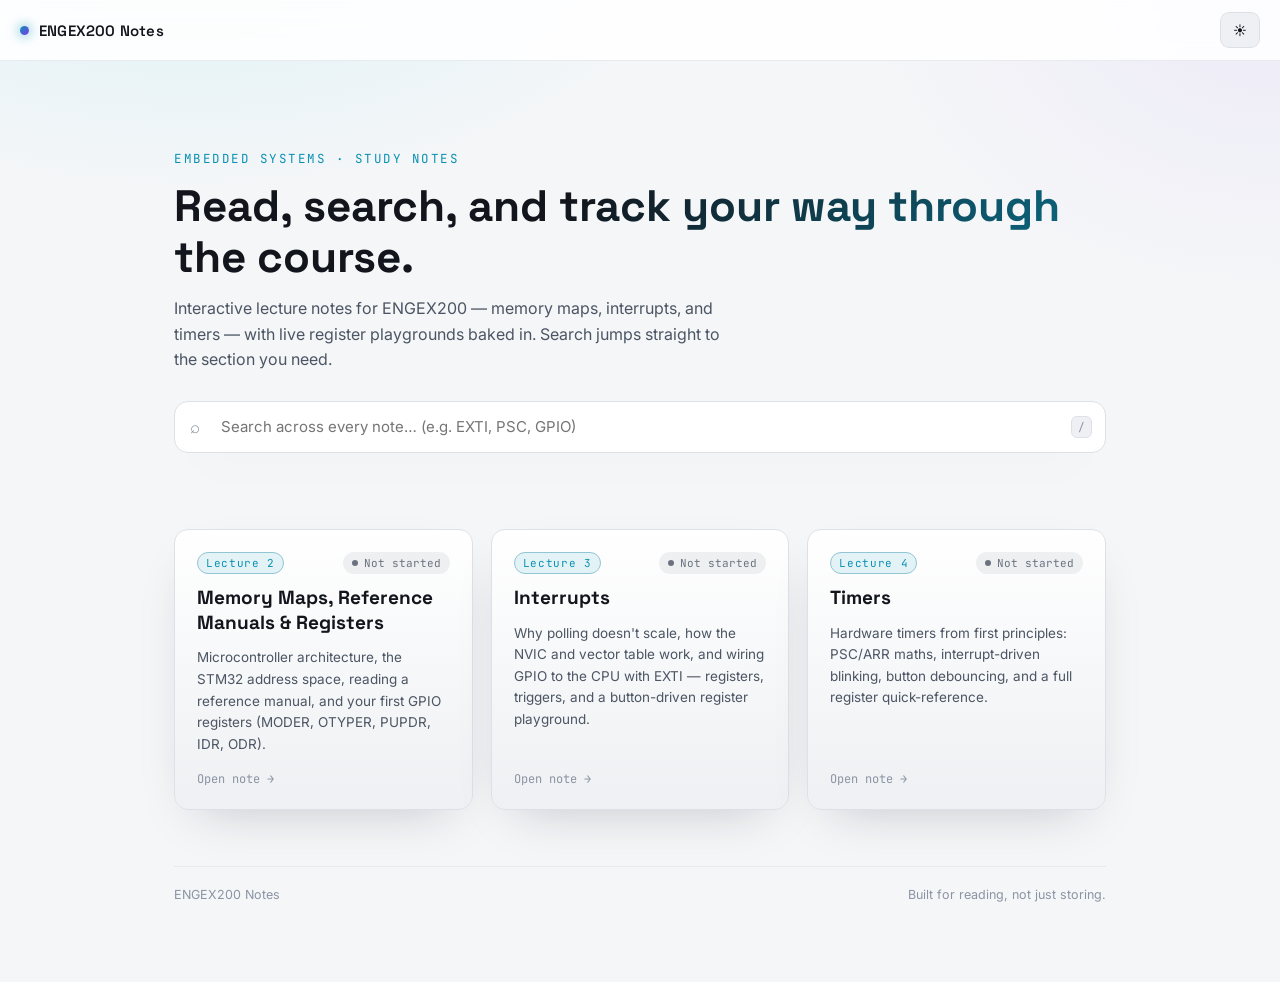
==== index.html @ d8bba821 "Add hub site with search, progress tracking, dark mode, and print Wraps the existing standalone lect" ====
<!doctype html>
<html lang="en">
<head>
<meta charset="utf-8" />
<meta name="viewport" content="width=device-width, initial-scale=1" />
<title>ENGEX200 Notes</title>
<meta name="description" content="Interactive study notes for ENGEX200 — memory maps, interrupts, and timers." />
<link rel="preconnect" href="https://fonts.googleapis.com" />
<link rel="preconnect" href="https://fonts.gstatic.com" crossorigin />
<link href="https://fonts.googleapis.com/css2?family=Space+Grotesk:wght@500;600;700&family=Inter:wght@400;500;600&family=JetBrains+Mono:wght@400;500&display=swap" rel="stylesheet" />
<link rel="stylesheet" href="assets/css/site.css" />
</head>
<body>
  <header class="topbar">
    <div class="brand"><span class="dot"></span> ENGEX200 Notes</div>
    <div class="topbar-spacer"></div>
    <button class="icon-btn" data-theme-toggle aria-pressed="false" title="Toggle theme">
      <span data-theme-icon>🌙</span>
    </button>
  </header>

  <main class="hub-main">
    <section class="hero">
      <p class="eyebrow">Embedded systems · study notes</p>
      <h1>Read, search, and track your way through the course.</h1>
      <p>Interactive lecture notes for ENGEX200 — memory maps, interrupts, and timers — with live register playgrounds baked in. Search jumps straight to the section you need.</p>

      <div class="search-wrap">
        <span class="search-icon">⌕</span>
        <input id="searchInput" class="search-input" type="text" placeholder="Search across every note… (e.g. EXTI, PSC, GPIO)" autocomplete="off" />
        <span class="search-kbd">/</span>
        <div id="searchResults" class="search-results"></div>
      </div>
    </section>

    <section id="noteGrid" class="note-grid" aria-label="Lecture notes"></section>

    <footer class="hub-footer">
      <span>ENGEX200 Notes</span>
      <span>Built for reading, not just storing.</span>
    </footer>
  </main>

  <script src="assets/js/theme.js"></script>
  <script src="assets/js/progress.js"></script>
  <script src="assets/js/notes-data.js"></script>
  <script src="assets/js/search.js"></script>
  <script>
    function statusClass(status) {
      return { idle: "status-idle", progress: "status-progress", done: "status-done" }[status];
    }

    function renderCards(notes) {
      const grid = document.getElementById("noteGrid");
      grid.innerHTML = "";
      notes.forEach((note, i) => {
        const status = EngexProgress.get(note.id);
        const card = document.createElement("a");
        card.href = `note.html?id=${encodeURIComponent(note.id)}`;
        card.className = "note-card";
        card.style.animationDelay = `${i * 40}ms`;
        card.innerHTML = `
          <div class="note-card-top">
            <span class="lecture-tag">Lecture ${note.lecture}</span>
            <span class="badge ${statusClass(status)}">${EngexProgress.LABELS[status]}</span>
          </div>
          <h3>${note.title}</h3>
          <p>${note.blurb}</p>
          <div class="note-card-foot">
            <span class="note-card-open">Open note →</span>
          </div>
        `;
        grid.appendChild(card);
      });
    }

    EngexNotes.load().then(renderCards);
    window.addEventListener("engex200:progresschange", () => EngexNotes.load().then(renderCards));

    EngexSearch.init(document.getElementById("searchInput"), document.getElementById("searchResults"));
  </script>
</body>
</html>
---- assets/css/site.css ----
/* ================= ENGEX200 Notes — hub & viewer chrome ================= */
/* Scope: index.html, note.html chrome only. notes/*.html are untouched. */

:root {
  --bg: #0b0e14;
  --bg-elev: #12161f;
  --bg-elev-2: #1a2029;
  --bg-elev-3: #212938;
  --border: #232a37;
  --border-soft: #1b212c;
  --text: #e6e9ef;
  --text-dim: #9aa4b2;
  --text-faint: #6b7585;
  --accent: #22d3ee;
  --accent-2: #a78bfa;
  --accent-contrast: #04141a;
  --success: #34d399;
  --success-bg: rgba(52, 211, 153, 0.12);
  --warn: #fbbf24;
  --warn-bg: rgba(251, 191, 36, 0.12);
  --idle: #7c8798;
  --idle-bg: rgba(124, 135, 152, 0.12);
  --shadow: 0 20px 60px -20px rgba(0, 0, 0, 0.6);
  --radius: 14px;
  --radius-sm: 9px;
  --font-head: "Space Grotesk", "Inter", system-ui, sans-serif;
  --font-body: "Inter", system-ui, -apple-system, sans-serif;
  --font-mono: "JetBrains Mono", ui-monospace, "SFMono-Regular", Menlo, monospace;
}

:root[data-theme="light"] {
  --bg: #f5f6f8;
  --bg-elev: #ffffff;
  --bg-elev-2: #eef0f3;
  --bg-elev-3: #e4e7ec;
  --border: #dde1e7;
  --border-soft: #e7eaef;
  --text: #12151c;
  --text-dim: #4b5563;
  --text-faint: #8a94a3;
  --accent: #0891b2;
  --accent-2: #7c3aed;
  --accent-contrast: #ffffff;
  --success: #059669;
  --success-bg: rgba(5, 150, 105, 0.1);
  --warn: #b45309;
  --warn-bg: rgba(180, 83, 9, 0.1);
  --idle: #6b7280;
  --idle-bg: rgba(107, 114, 128, 0.1);
  --shadow: 0 20px 50px -25px rgba(20, 25, 35, 0.25);
}

* { box-sizing: border-box; }

html, body {
  margin: 0;
  padding: 0;
  background: var(--bg);
  color: var(--text);
  font-family: var(--font-body);
  -webkit-font-smoothing: antialiased;
}

body {
  min-height: 100vh;
  background-image:
    radial-gradient(ellipse 900px 500px at 15% -10%, rgba(34, 211, 238, 0.12), transparent 60%),
    radial-gradient(ellipse 700px 500px at 100% 0%, rgba(167, 139, 250, 0.10), transparent 60%);
  background-repeat: no-repeat;
  transition: background-color .25s ease, color .25s ease;
}

a { color: inherit; text-decoration: none; }

::selection { background: var(--accent); color: var(--accent-contrast); }

/* ---------------- shared top bar ---------------- */

.topbar {
  position: sticky;
  top: 0;
  z-index: 50;
  display: flex;
  align-items: center;
  gap: 14px;
  padding: 12px 20px;
  background: color-mix(in srgb, var(--bg-elev) 88%, transparent);
  backdrop-filter: blur(10px);
  border-bottom: 1px solid var(--border-soft);
}

.brand {
  display: flex;
  align-items: center;
  gap: 10px;
  font-family: var(--font-head);
  font-weight: 600;
  font-size: 15px;
  letter-spacing: .2px;
  white-space: nowrap;
}

.brand .dot {
  width: 9px;
  height: 9px;
  border-radius: 50%;
  background: linear-gradient(135deg, var(--accent), var(--accent-2));
  box-shadow: 0 0 12px 1px color-mix(in srgb, var(--accent) 60%, transparent);
  flex: none;
}

.topbar-spacer { flex: 1; }

.icon-btn {
  display: inline-flex;
  align-items: center;
  justify-content: center;
  gap: 6px;
  height: 36px;
  min-width: 36px;
  padding: 0 12px;
  border-radius: var(--radius-sm);
  border: 1px solid var(--border);
  background: var(--bg-elev-2);
  color: var(--text);
  font-family: var(--font-body);
  font-size: 13px;
  font-weight: 500;
  cursor: pointer;
  transition: background .15s ease, border-color .15s ease, transform .15s ease;
}

.icon-btn:hover { background: var(--bg-elev-3); border-color: color-mix(in srgb, var(--accent) 40%, var(--border)); }
.icon-btn:active { transform: translateY(1px); }
.icon-btn:disabled { opacity: .35; cursor: not-allowed; }
.icon-btn:disabled:hover { background: var(--bg-elev-2); border-color: var(--border); }

.icon-btn.compact-label { display: inline; }

/* ---------------- hub: hero ---------------- */

.hub-main { max-width: 980px; margin: 0 auto; padding: 48px 24px 80px; }

.hero { padding: 40px 0 32px; }

.hero .eyebrow {
  font-family: var(--font-mono);
  font-size: 12.5px;
  letter-spacing: .12em;
  text-transform: uppercase;
  color: var(--accent);
  margin: 0 0 12px;
}

.hero h1 {
  font-family: var(--font-head);
  font-size: clamp(28px, 5vw, 44px);
  line-height: 1.15;
  margin: 0 0 14px;
  background: linear-gradient(135deg, var(--text) 40%, var(--accent) 120%);
  -webkit-background-clip: text;
  background-clip: text;
  -webkit-text-fill-color: transparent;
}

.hero p {
  color: var(--text-dim);
  font-size: 16px;
  max-width: 56ch;
  line-height: 1.6;
  margin: 0;
}

/* ---------------- search ---------------- */

.search-wrap { position: relative; margin: 28px 0 8px; }

.search-input {
  width: 100%;
  height: 52px;
  padding: 0 48px 0 46px;
  border-radius: var(--radius);
  border: 1px solid var(--border);
  background: var(--bg-elev);
  color: var(--text);
  font-family: var(--font-body);
  font-size: 15px;
  outline: none;
  box-shadow: var(--shadow);
  transition: border-color .15s ease, box-shadow .15s ease;
}

.search-input:focus {
  border-color: color-mix(in srgb, var(--accent) 55%, var(--border));
  box-shadow: 0 0 0 3px color-mix(in srgb, var(--accent) 18%, transparent), var(--shadow);
}

.search-icon {
  position: absolute;
  left: 16px;
  top: 50%;
  transform: translateY(-50%);
  color: var(--text-faint);
  pointer-events: none;
  font-size: 17px;
}

.search-kbd {
  position: absolute;
  right: 14px;
  top: 50%;
  transform: translateY(-50%);
  font-family: var(--font-mono);
  font-size: 11px;
  color: var(--text-faint);
  border: 1px solid var(--border);
  border-radius: 6px;
  padding: 3px 6px;
  background: var(--bg-elev-2);
}

.search-results {
  margin-top: 10px;
  border-radius: var(--radius);
  border: 1px solid var(--border);
  background: var(--bg-elev);
  box-shadow: var(--shadow);
  overflow: hidden;
}

.search-results:empty { display: none; }

.search-result {
  display: block;
  padding: 12px 16px;
  border-bottom: 1px solid var(--border-soft);
  animation: fade-in .15s ease both;
}

.search-result:last-child { border-bottom: none; }
.search-result:hover { background: var(--bg-elev-2); }

.search-result .sr-title {
  font-family: var(--font-head);
  font-size: 14px;
  font-weight: 600;
  display: flex;
  align-items: baseline;
  gap: 8px;
}

.search-result .sr-lecture { font-family: var(--font-mono); font-size: 11px; color: var(--accent); }
.search-result .sr-snippet { margin-top: 4px; font-size: 13px; color: var(--text-dim); line-height: 1.5; }
.search-result mark { background: color-mix(in srgb, var(--accent) 30%, transparent); color: var(--text); border-radius: 3px; padding: 0 2px; }

.search-empty { padding: 16px; font-size: 13px; color: var(--text-faint); text-align: center; }

/* ---------------- note cards ---------------- */

.note-grid {
  display: grid;
  grid-template-columns: repeat(auto-fill, minmax(280px, 1fr));
  gap: 18px;
  margin-top: 36px;
}

.note-card {
  display: flex;
  flex-direction: column;
  gap: 12px;
  padding: 22px;
  border-radius: var(--radius);
  border: 1px solid var(--border);
  background: linear-gradient(180deg, var(--bg-elev) 0%, var(--bg-elev-2) 100%);
  box-shadow: var(--shadow);
  cursor: pointer;
  transition: transform .18s ease, border-color .18s ease, box-shadow .18s ease;
  animation: fade-in .35s ease both;
}

.note-card:hover {
  transform: translateY(-4px);
  border-color: color-mix(in srgb, var(--accent) 45%, var(--border));
  box-shadow: 0 26px 60px -20px rgba(0,0,0,.55), 0 0 0 1px color-mix(in srgb, var(--accent) 25%, transparent);
}

.note-card-top { display: flex; align-items: center; justify-content: space-between; gap: 10px; }

.lecture-tag {
  font-family: var(--font-mono);
  font-size: 11px;
  letter-spacing: .06em;
  color: var(--accent);
  border: 1px solid color-mix(in srgb, var(--accent) 35%, var(--border));
  background: color-mix(in srgb, var(--accent) 10%, transparent);
  padding: 3px 8px;
  border-radius: 999px;
}

.note-card h3 {
  font-family: var(--font-head);
  font-size: 19px;
  margin: 0;
  line-height: 1.3;
}

.note-card p {
  margin: 0;
  font-size: 13.5px;
  color: var(--text-dim);
  line-height: 1.6;
  flex: 1;
}

.note-card-foot { display: flex; align-items: center; justify-content: space-between; margin-top: 4px; }

.badge {
  display: inline-flex;
  align-items: center;
  gap: 6px;
  font-family: var(--font-mono);
  font-size: 11px;
  padding: 4px 9px;
  border-radius: 999px;
}

.badge::before { content: ""; width: 6px; height: 6px; border-radius: 50%; }

.badge.status-idle { color: var(--idle); background: var(--idle-bg); }
.badge.status-idle::before { background: var(--idle); }

.badge.status-progress { color: var(--warn); background: var(--warn-bg); }
.badge.status-progress::before { background: var(--warn); }

.badge.status-done { color: var(--success); background: var(--success-bg); }
.badge.status-done::before { background: var(--success); }

.note-card-open { font-family: var(--font-mono); font-size: 12px; color: var(--text-faint); }
.note-card:hover .note-card-open { color: var(--accent); }

/* ---------------- footer ---------------- */

.hub-footer {
  margin-top: 56px;
  padding-top: 20px;
  border-top: 1px solid var(--border-soft);
  color: var(--text-faint);
  font-size: 12.5px;
  display: flex;
  justify-content: space-between;
  gap: 12px;
  flex-wrap: wrap;
}

/* ---------------- viewer page ---------------- */

.viewer-body { height: 100vh; display: flex; flex-direction: column; overflow: hidden; }

.viewer-topbar { flex: none; }

.viewer-title {
  font-family: var(--font-head);
  font-size: 14px;
  font-weight: 600;
  color: var(--text-dim);
  white-space: nowrap;
  overflow: hidden;
  text-overflow: ellipsis;
}

.viewer-title strong { color: var(--text); }

.viewer-frame-wrap { flex: 1; position: relative; background: #fff; }

#noteFrame {
  width: 100%;
  height: 100%;
  border: none;
  display: block;
  background: #fff;
  transition: filter .2s ease;
}

.viewer-frame-wrap.inverted #noteFrame {
  filter: invert(1) hue-rotate(180deg);
}

.mark-done-label {
  display: inline-flex;
  align-items: center;
  gap: 7px;
  font-size: 13px;
  color: var(--text-dim);
  cursor: pointer;
  user-select: none;
  padding: 0 6px;
}

.mark-done-label input { accent-color: var(--accent); width: 15px; height: 15px; cursor: pointer; }

.progress-rail {
  position: fixed;
  top: 0; left: 0; right: 0;
  height: 2.5px;
  z-index: 60;
  background: transparent;
}

.progress-rail-fill {
  height: 100%;
  width: 0%;
  background: linear-gradient(90deg, var(--accent), var(--accent-2));
  transition: width .1s linear;
}

@media (max-width: 640px) {
  .topbar { padding: 10px 12px; gap: 8px; }
  .icon-btn.compact-label span.label-text { display: none; }
  .icon-btn { min-width: 36px; padding: 0 10px; }
  .viewer-title { display: none; }
  .hub-main { padding: 32px 16px 60px; }
  .note-grid { grid-template-columns: 1fr; }
}

@keyframes fade-in {
  from { opacity: 0; transform: translateY(4px); }
  to { opacity: 1; transform: translateY(0); }
}

.visually-hidden {
  position: absolute;
  width: 1px; height: 1px;
  overflow: hidden;
  clip: rect(0 0 0 0);
  white-space: nowrap;
}
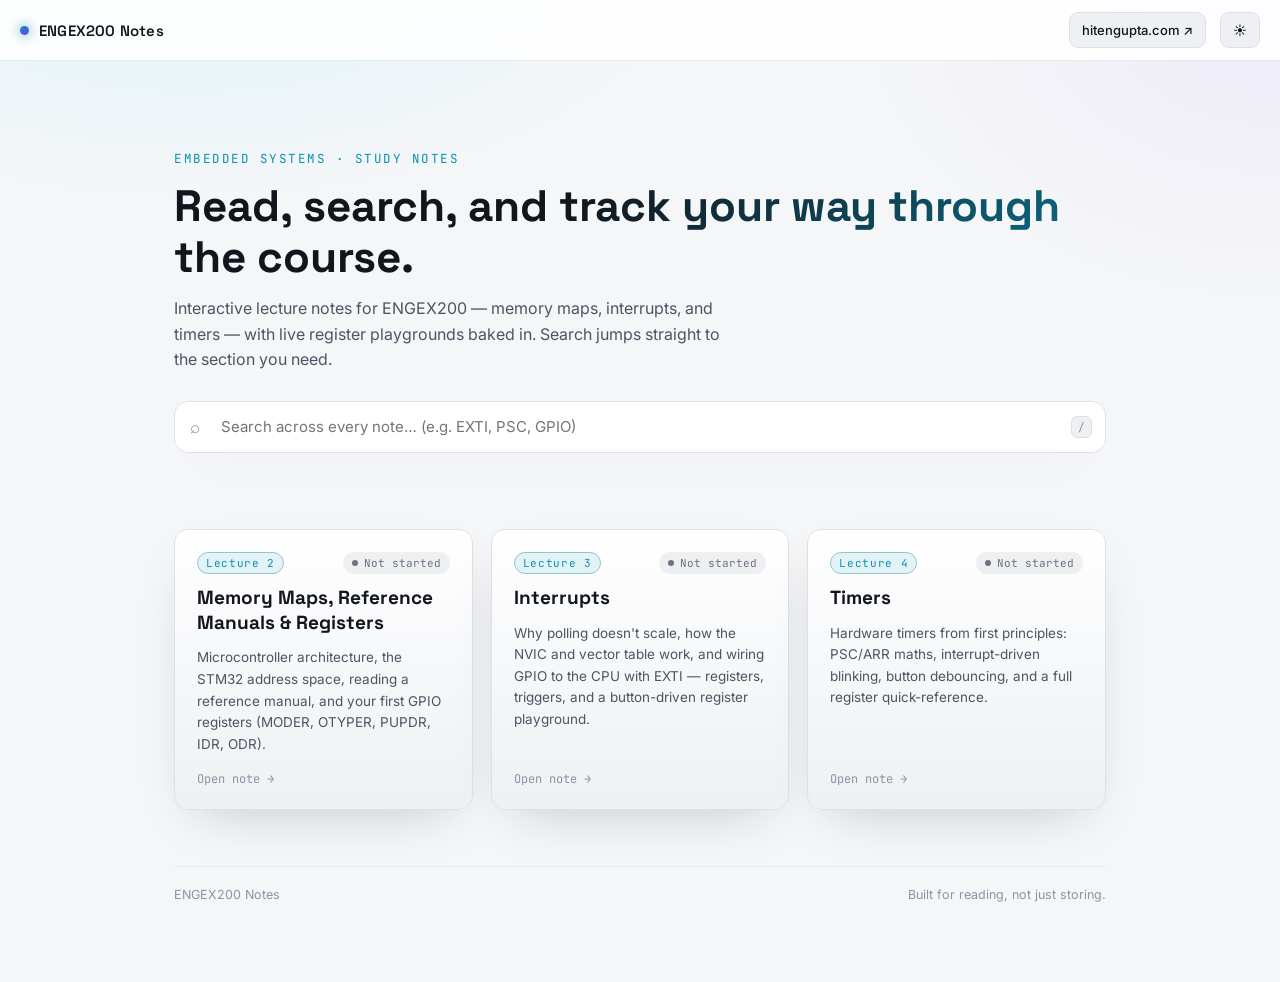
==== commit d38d8ba0: "Add hitengupta.com link button to hub page header Co-Authored-By: Claude Sonnet 5 <noreply@anthropic" ====
--- a/index.html
+++ b/index.html
@@ -14,6 +14,7 @@
   <header class="topbar">
     <div class="brand"><span class="dot"></span> ENGEX200 Notes</div>
     <div class="topbar-spacer"></div>
+    <a class="icon-btn" href="https://hitengupta.com" title="hitengupta.com">hitengupta.com ↗</a>
     <button class="icon-btn" data-theme-toggle aria-pressed="false" title="Toggle theme">
       <span data-theme-icon>🌙</span>
     </button>
